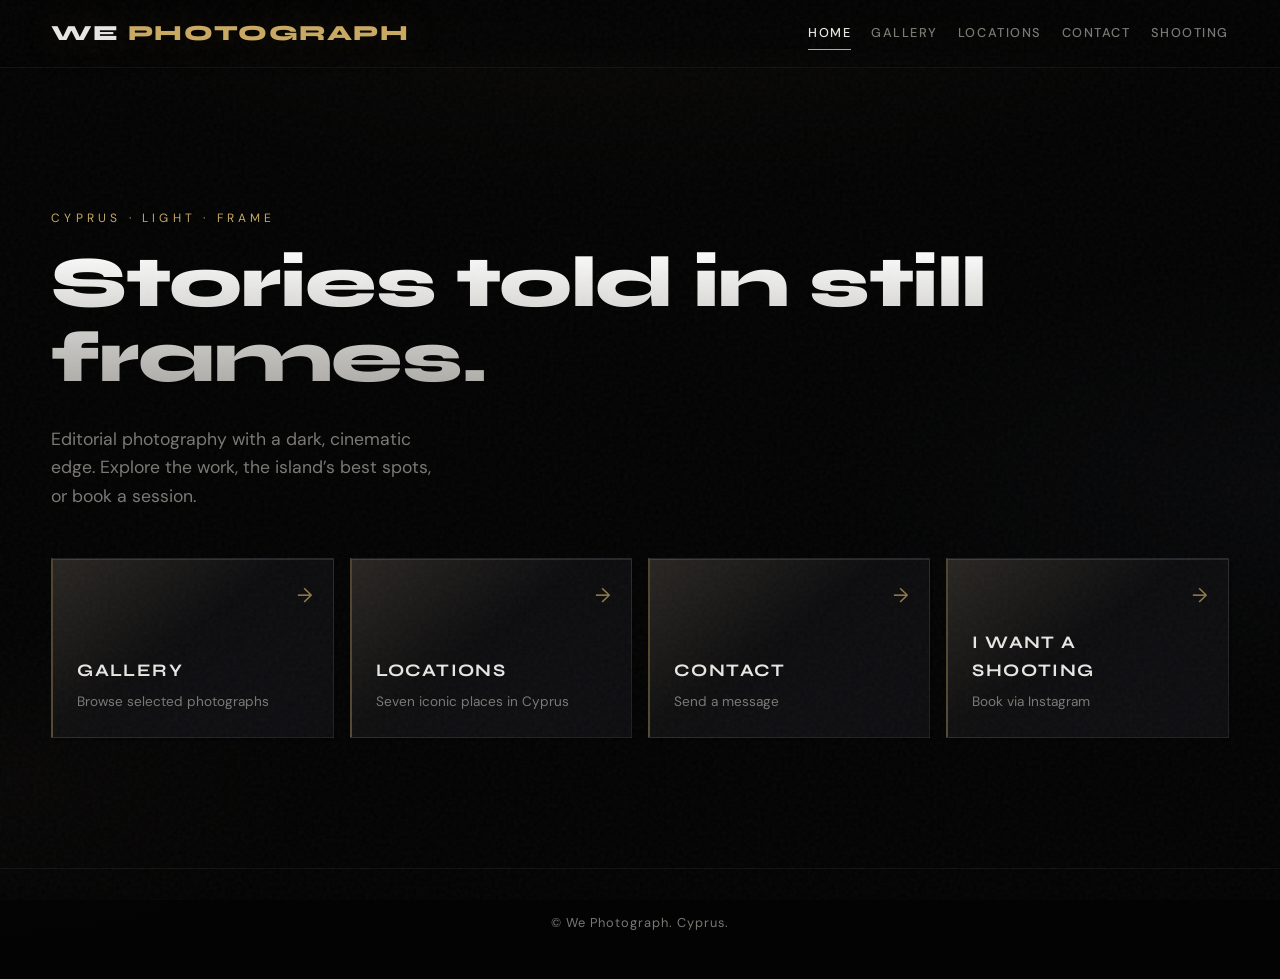
==== index.html @ 690bd16e "first commit" ====
<!DOCTYPE html>
<html lang="en">
  <head>
    <meta charset="UTF-8" />
    <meta name="viewport" content="width=device-width, initial-scale=1.0" />
    <title>We Photograph — Cyprus Photography</title>
    <link rel="preconnect" href="https://fonts.googleapis.com" />
    <link rel="preconnect" href="https://fonts.gstatic.com" crossorigin />
    <link
      href="https://fonts.googleapis.com/css2?family=DM+Sans:ital,opsz,wght@0,9..40,400;0,9..40,500;0,9..40,600;1,9..40,400&family=Syne:wght@600;700;800&display=swap"
      rel="stylesheet"
    />
    <link rel="stylesheet" href="css/style.css" />
  </head>
  <body>
    <header class="site-header">
      <div class="header-inner">
        <a href="index.html" class="logo">We <span>Photograph</span></a>
        <nav class="nav-main" aria-label="Primary">
          <a href="index.html" class="active">Home</a>
          <a href="gallery.html">Gallery</a>
          <a href="locations.html">Locations</a>
          <a href="contact.html">Contact</a>
          <a href="shooting.html">Shooting</a>
        </nav>
      </div>
    </header>

    <main class="wrap hero">
      <p class="hero-tag">Cyprus · light · frame</p>
      <h1>Stories told in still frames.</h1>
      <p class="hero-lead">
        Editorial photography with a dark, cinematic edge. Explore the work,
        the island’s best spots, or book a session.
      </p>

      <nav class="nav-tiles" aria-label="Site sections">
        <a class="nav-tile" href="gallery.html">
          <span class="tile-arrow" aria-hidden="true">→</span>
          <h2>Gallery</h2>
          <p>Browse selected photographs</p>
        </a>
        <a class="nav-tile" href="locations.html">
          <span class="tile-arrow" aria-hidden="true">→</span>
          <h2>Locations</h2>
          <p>Seven iconic places in Cyprus</p>
        </a>
        <a class="nav-tile" href="contact.html">
          <span class="tile-arrow" aria-hidden="true">→</span>
          <h2>Contact</h2>
          <p>Send a message</p>
        </a>
        <a class="nav-tile" href="shooting.html">
          <span class="tile-arrow" aria-hidden="true">→</span>
          <h2>I want a shooting</h2>
          <p>Book via Instagram</p>
        </a>
      </nav>
    </main>

    <footer class="site-footer">
      <p>© We Photograph. Cyprus.</p>
    </footer>
  </body>
</html>
---- css/style.css ----
/* We Photograph — black glossy theme */

:root {
  --bg-deep: #030303;
  --bg-panel: linear-gradient(
    145deg,
    rgba(28, 28, 30, 0.95) 0%,
    rgba(12, 12, 14, 0.98) 45%,
    rgba(22, 22, 26, 0.95) 100%
  );
  --gloss-top: rgba(255, 255, 255, 0.12);
  --gloss-edge: rgba(255, 255, 255, 0.06);
  --accent: #c9a962;
  --accent-dim: #8a7544;
  --text: #e8e6e3;
  --text-muted: #7a7874;
  /* content blocks: square, sharp */
  --radius: 0;
  --font-display: "Syne", system-ui, sans-serif;
  --font-body: "DM Sans", system-ui, sans-serif;
}

*,
*::before,
*::after {
  box-sizing: border-box;
}

html {
  scroll-behavior: smooth;
}

body {
  margin: 0;
  min-height: 100vh;
  display: flex;
  flex-direction: column;
  font-family: var(--font-body);
  font-size: 1rem;
  line-height: 1.6;
  color: var(--text);
  background: var(--bg-deep);
  background-image:
    radial-gradient(ellipse 120% 80% at 50% -20%, rgba(80, 70, 50, 0.15), transparent 50%),
    radial-gradient(ellipse 80% 50% at 100% 50%, rgba(40, 45, 60, 0.12), transparent 45%),
    radial-gradient(ellipse 60% 40% at 0% 80%, rgba(50, 40, 35, 0.1), transparent 40%);
}

/* subtle film grain */
body::before {
  content: "";
  position: fixed;
  inset: 0;
  pointer-events: none;
  opacity: 0.04;
  background-image: url("data:image/svg+xml,%3Csvg viewBox='0 0 256 256' xmlns='http://www.w3.org/2000/svg'%3E%3Cfilter id='n'%3E%3CfeTurbulence type='fractalNoise' baseFrequency='0.9' numOctaves='4' stitchTiles='stitch'/%3E%3C/filter%3E%3Crect width='100%25' height='100%25' filter='url(%23n)'/%3E%3C/svg%3E");
  z-index: 9999;
}

a {
  color: var(--accent);
  text-decoration: none;
  transition: color 0.2s ease, opacity 0.2s ease;
}

a:hover {
  color: #e4d4a8;
}

img {
  max-width: 100%;
  height: auto;
  display: block;
}

/* ——— Layout ——— */
main {
  flex: 1;
}

.wrap {
  width: min(1200px, 92vw);
  margin-inline: auto;
  padding-block: 2rem 4rem;
}

/* ——— Header ——— */
.site-header {
  position: sticky;
  top: 0;
  z-index: 100;
  padding: 1rem 0;
  backdrop-filter: blur(16px);
  background: linear-gradient(
    to bottom,
    rgba(3, 3, 3, 0.92) 0%,
    rgba(3, 3, 3, 0.75) 70%,
    transparent 100%
  );
  border-bottom: 1px solid var(--gloss-edge);
}

.header-inner {
  width: min(1200px, 92vw);
  margin-inline: auto;
  display: flex;
  align-items: center;
  justify-content: space-between;
  gap: 1rem;
}

.logo {
  font-family: var(--font-display);
  font-weight: 800;
  font-size: clamp(1.1rem, 2.5vw, 1.35rem);
  letter-spacing: 0.06em;
  text-transform: uppercase;
  color: var(--text);
  text-shadow: 0 0 40px rgba(201, 169, 98, 0.25);
}

.logo span {
  color: var(--accent);
}

.nav-main {
  display: flex;
  flex-wrap: wrap;
  gap: 0.35rem 1.25rem;
  justify-content: flex-end;
}

.nav-main a {
  font-size: 0.8rem;
  font-weight: 500;
  letter-spacing: 0.12em;
  text-transform: uppercase;
  color: var(--text-muted);
  padding: 0.35rem 0;
  border-bottom: 1px solid transparent;
}

.nav-main a:hover,
.nav-main a.active {
  color: var(--text);
  border-bottom-color: var(--accent);
}

@media (max-width: 640px) {
  .header-inner {
    flex-direction: column;
    align-items: flex-start;
  }
  .nav-main {
    width: 100%;
    justify-content: flex-start;
  }
}

/* ——— Panels (sharp, editorial) ——— */
.panel {
  background: var(--bg-panel);
  border-radius: var(--radius);
  border: 1px solid rgba(255, 255, 255, 0.08);
  box-shadow:
    inset 0 1px 0 var(--gloss-top),
    4px 4px 0 rgba(0, 0, 0, 0.55);
  overflow: hidden;
}

.panel--pad {
  padding: 2rem;
}

/* ——— Hero / home nav ——— */
.hero {
  min-height: calc(100vh - 100px);
  display: flex;
  flex-direction: column;
  justify-content: center;
  padding-block: 3rem;
}

.hero-tag {
  font-size: 0.75rem;
  letter-spacing: 0.35em;
  text-transform: uppercase;
  color: var(--accent);
  margin-bottom: 1rem;
}

.hero h1 {
  font-family: var(--font-display);
  font-weight: 800;
  font-size: clamp(2.5rem, 8vw, 4.5rem);
  line-height: 1.05;
  margin: 0 0 0.75rem;
  letter-spacing: -0.02em;
  background: linear-gradient(180deg, #fff 0%, #a8a6a1 100%);
  -webkit-background-clip: text;
  background-clip: text;
  color: transparent;
}

.hero-lead {
  font-size: 1.1rem;
  color: var(--text-muted);
  max-width: 32ch;
  margin-bottom: 3rem;
}

.nav-tiles {
  display: grid;
  grid-template-columns: repeat(auto-fill, minmax(260px, 1fr));
  gap: 1rem;
}

.nav-tile {
  position: relative;
  display: flex;
  flex-direction: column;
  justify-content: flex-end;
  min-height: 180px;
  padding: 1.5rem;
  border-radius: var(--radius);
  background: var(--bg-panel);
  border: 1px solid rgba(255, 255, 255, 0.08);
  border-left: 2px solid rgba(201, 169, 98, 0.35);
  box-shadow:
    inset 0 1px 0 var(--gloss-top),
    3px 3px 0 rgba(0, 0, 0, 0.4);
  overflow: hidden;
  text-decoration: none;
  color: inherit;
  transition: border-color 0.2s ease, box-shadow 0.2s ease, transform 0.2s ease;
}

.nav-tile::before {
  content: "";
  position: absolute;
  inset: 0;
  background: linear-gradient(
    135deg,
    rgba(201, 169, 98, 0.08) 0%,
    transparent 50%,
    rgba(0, 0, 0, 0.4) 100%
  );
  pointer-events: none;
}

.nav-tile:hover {
  transform: translateY(-2px);
  border-left-color: var(--accent);
  box-shadow:
    inset 0 1px 0 var(--gloss-top),
    5px 5px 0 rgba(0, 0, 0, 0.5);
}

.nav-tile h2 {
  font-family: var(--font-display);
  font-weight: 700;
  font-size: 1.1rem;
  margin: 0 0 0.35rem;
  position: relative;
  z-index: 1;
  letter-spacing: 0.08em;
  text-transform: uppercase;
}

.nav-tile p {
  margin: 0;
  font-size: 0.85rem;
  color: var(--text-muted);
  position: relative;
  z-index: 1;
}

.nav-tile .tile-arrow {
  position: absolute;
  top: 1.25rem;
  right: 1.25rem;
  font-size: 1.25rem;
  color: var(--accent);
  opacity: 0.7;
  z-index: 1;
}

/* ——— Page title ——— */
.page-head {
  margin-bottom: 2.5rem;
}

.page-head h1 {
  font-family: var(--font-display);
  font-weight: 800;
  font-size: clamp(2rem, 5vw, 3rem);
  margin: 0 0 0.5rem;
  letter-spacing: 0.02em;
  text-transform: uppercase;
}

.page-head p {
  margin: 0;
  color: var(--text-muted);
  font-size: 1rem;
}

/* ——— Gallery ——— */
.gallery-grid {
  display: grid;
  grid-template-columns: repeat(auto-fill, minmax(280px, 1fr));
  gap: 4px;
}

.gallery-item {
  border-radius: var(--radius);
  overflow: hidden;
  border: 1px solid rgba(255, 255, 255, 0.08);
  box-shadow: 3px 3px 0 rgba(0, 0, 0, 0.45);
  aspect-ratio: 4 / 3;
  background: #111;
}

.gallery-item__trigger {
  all: unset;
  box-sizing: border-box;
  display: block;
  width: 100%;
  height: 100%;
  cursor: zoom-in;
  line-height: 0;
}

.gallery-item__trigger:focus-visible {
  outline: 2px solid var(--accent);
  outline-offset: 2px;
}

.gallery-item__trigger img {
  width: 100%;
  height: 100%;
  object-fit: cover;
  transition: opacity 0.25s ease;
}

.gallery-item:hover .gallery-item__trigger img {
  opacity: 0.92;
}

/* ——— Gallery lightbox ——— */
.lightbox {
  position: fixed;
  inset: 0;
  z-index: 20000;
  display: flex;
  align-items: center;
  justify-content: center;
  padding: 1rem;
  padding-top: max(1rem, env(safe-area-inset-top));
}

.lightbox[hidden] {
  display: none !important;
}

.lightbox__backdrop {
  position: absolute;
  inset: 0;
  background: rgba(0, 0, 0, 0.92);
  cursor: zoom-out;
  border: none;
  padding: 0;
  margin: 0;
}

.lightbox__frame {
  position: relative;
  z-index: 1;
  max-width: min(96vw, 1600px);
  max-height: min(92vh, 1200px);
  margin: 0;
  border: 1px solid rgba(255, 255, 255, 0.12);
  box-shadow:
    0 0 0 1px rgba(0, 0, 0, 0.5),
    8px 8px 0 rgba(0, 0, 0, 0.55);
}

.lightbox__img {
  display: block;
  max-width: min(96vw, 1600px);
  max-height: min(92vh, 1200px);
  width: auto;
  height: auto;
  object-fit: contain;
}

.lightbox__close {
  position: absolute;
  top: 0;
  right: 0;
  transform: translate(0, -100%);
  margin-bottom: 4px;
  margin-right: 0;
  padding: 0.4rem 0.65rem;
  font-family: var(--font-body);
  font-size: 0.7rem;
  font-weight: 600;
  letter-spacing: 0.15em;
  text-transform: uppercase;
  color: var(--text);
  background: rgba(10, 10, 12, 0.95);
  border: 1px solid rgba(255, 255, 255, 0.15);
  cursor: pointer;
  line-height: 1;
}

.lightbox__close:hover,
.lightbox__close:focus-visible {
  color: var(--accent);
  border-color: var(--accent);
  outline: none;
}

.lightbox__arrow {
  position: absolute;
  z-index: 2;
  top: 50%;
  transform: translateY(-50%);
  display: flex;
  align-items: center;
  justify-content: center;
  min-width: 3rem;
  min-height: 3rem;
  padding: 0.5rem;
  color: var(--text);
  background: rgba(10, 10, 12, 0.85);
  border: 1px solid rgba(255, 255, 255, 0.12);
  cursor: pointer;
  line-height: 0;
  box-shadow: 3px 3px 0 rgba(0, 0, 0, 0.45);
  transition: color 0.15s ease, border-color 0.15s ease, box-shadow 0.15s ease;
}

.lightbox__arrow:hover,
.lightbox__arrow:focus-visible {
  color: var(--accent);
  border-color: var(--accent);
  outline: none;
}

.lightbox__arrow--prev {
  left: max(0.5rem, env(safe-area-inset-left));
}

.lightbox__arrow--next {
  right: max(0.5rem, env(safe-area-inset-right));
}

@media (max-width: 640px) {
  .lightbox__close {
    position: fixed;
    top: max(0.75rem, env(safe-area-inset-top));
    right: max(0.75rem, env(safe-area-inset-right));
    transform: none;
    z-index: 2;
  }

  .lightbox__frame {
    margin-top: 2.5rem;
  }

  .lightbox__arrow--prev {
    left: max(0.35rem, env(safe-area-inset-left));
  }

  .lightbox__arrow--next {
    right: max(0.35rem, env(safe-area-inset-right));
  }

  .lightbox__arrow {
    min-width: 2.75rem;
    min-height: 2.75rem;
  }
}

/* ——— Locations ——— */
.locations-list {
  display: flex;
  flex-direction: column;
  gap: 1.5rem;
}

.location-card {
  display: grid;
  grid-template-columns: minmax(200px, 340px) 1fr;
  gap: 1.5rem;
  align-items: center;
  padding: 1.25rem;
}

@media (max-width: 700px) {
  .location-card {
    grid-template-columns: 1fr;
  }
}

.location-card .thumb {
  border-radius: var(--radius);
  overflow: hidden;
  aspect-ratio: 4 / 3;
  border: 1px solid rgba(255, 255, 255, 0.08);
  box-shadow: 3px 3px 0 rgba(0, 0, 0, 0.4);
}

.location-card .thumb img {
  width: 100%;
  height: 100%;
  object-fit: cover;
}

.location-card h2 {
  font-family: var(--font-display);
  font-weight: 700;
  font-size: 1.2rem;
  margin: 0 0 0.5rem;
  color: var(--text);
  letter-spacing: 0.04em;
  text-transform: uppercase;
}

.location-card p {
  margin: 0;
  color: var(--text-muted);
  font-size: 0.95rem;
  max-width: 52ch;
}

.location-num {
  display: inline-block;
  font-size: 0.7rem;
  letter-spacing: 0.2em;
  text-transform: uppercase;
  color: var(--accent);
  margin-bottom: 0.35rem;
}

/* ——— Contact form ——— */
.form-grid {
  max-width: 520px;
}

.form-group {
  margin-bottom: 1.25rem;
}

.form-group label {
  display: block;
  font-size: 0.75rem;
  letter-spacing: 0.15em;
  text-transform: uppercase;
  color: var(--text-muted);
  margin-bottom: 0.5rem;
}

.form-group input,
.form-group textarea {
  width: 100%;
  padding: 0.85rem 1rem;
  font-family: var(--font-body);
  font-size: 1rem;
  color: var(--text);
  background: rgba(0, 0, 0, 0.45);
  border: 1px solid rgba(255, 255, 255, 0.1);
  border-radius: var(--radius);
  box-shadow: none;
  transition: border-color 0.15s ease;
}

.form-group input:focus,
.form-group textarea:focus {
  outline: none;
  border-color: var(--accent);
  box-shadow: 2px 2px 0 rgba(201, 169, 98, 0.2);
}

.form-group textarea {
  min-height: 140px;
  resize: vertical;
}

.btn {
  display: inline-block;
  font-family: var(--font-body);
  font-size: 0.8rem;
  font-weight: 600;
  letter-spacing: 0.2em;
  text-transform: uppercase;
  padding: 1rem 2rem;
  color: #0a0a0a;
  background: linear-gradient(180deg, #e4d4a8 0%, var(--accent) 45%, var(--accent-dim) 100%);
  border: none;
  border-radius: var(--radius);
  cursor: pointer;
  box-shadow:
    inset 0 1px 0 rgba(255, 255, 255, 0.35),
    4px 4px 0 rgba(0, 0, 0, 0.55);
  transition: transform 0.15s ease, box-shadow 0.15s ease;
}

.btn:hover {
  transform: translate(-1px, -1px);
  box-shadow:
    inset 0 1px 0 rgba(255, 255, 255, 0.4),
    5px 5px 0 rgba(0, 0, 0, 0.55);
}

/* ——— Shooting / Instagram ——— */
.shooting-block {
  text-align: center;
  padding: 4rem 2rem;
  max-width: 480px;
  margin-inline: auto;
}

.shooting-block .ig-icon {
  width: 72px;
  height: 72px;
  margin: 0 auto 1.5rem;
  border-radius: var(--radius);
  background: linear-gradient(
    145deg,
    #f58529,
    #dd2a7b,
    #8134af,
    #515bd4
  );
  display: flex;
  align-items: center;
  justify-content: center;
  box-shadow:
    4px 4px 0 rgba(0, 0, 0, 0.45),
    inset 0 1px 0 rgba(255, 255, 255, 0.25);
}

.shooting-block .ig-icon svg {
  width: 36px;
  height: 36px;
  fill: #fff;
}

.shooting-block h1 {
  font-family: var(--font-display);
  font-weight: 800;
  font-size: clamp(1.75rem, 4vw, 2.25rem);
  margin: 0 0 1rem;
  letter-spacing: 0.04em;
  text-transform: uppercase;
}

.shooting-block p {
  color: var(--text-muted);
  margin: 0 0 2rem;
  font-size: 1.05rem;
}

.shooting-block .btn-ig {
  display: inline-flex;
  align-items: center;
  gap: 0.75rem;
  padding: 1rem 1.75rem;
  font-weight: 600;
  letter-spacing: 0.12em;
  text-transform: uppercase;
  font-size: 0.75rem;
  color: #fff;
  background: linear-gradient(145deg, rgba(40, 40, 44, 0.9), rgba(15, 15, 18, 0.95));
  border: 1px solid rgba(255, 255, 255, 0.1);
  border-radius: var(--radius);
  box-shadow:
    inset 0 1px 0 var(--gloss-top),
    4px 4px 0 rgba(0, 0, 0, 0.45);
  transition: transform 0.15s ease, box-shadow 0.15s ease, border-color 0.15s ease;
}

.shooting-block .btn-ig:hover {
  color: #fff;
  transform: translate(-1px, -1px);
  border-color: rgba(201, 169, 98, 0.35);
  box-shadow:
    inset 0 1px 0 var(--gloss-top),
    5px 5px 0 rgba(0, 0, 0, 0.5);
}

/* ——— Footer ——— */
.site-footer {
  margin-top: auto;
  padding: 2rem 0;
  border-top: 1px solid var(--gloss-edge);
  text-align: center;
  font-size: 0.8rem;
  color: var(--text-muted);
  letter-spacing: 0.08em;
}

.site-footer a {
  color: var(--text-muted);
}

.site-footer a:hover {
  color: var(--accent);
}
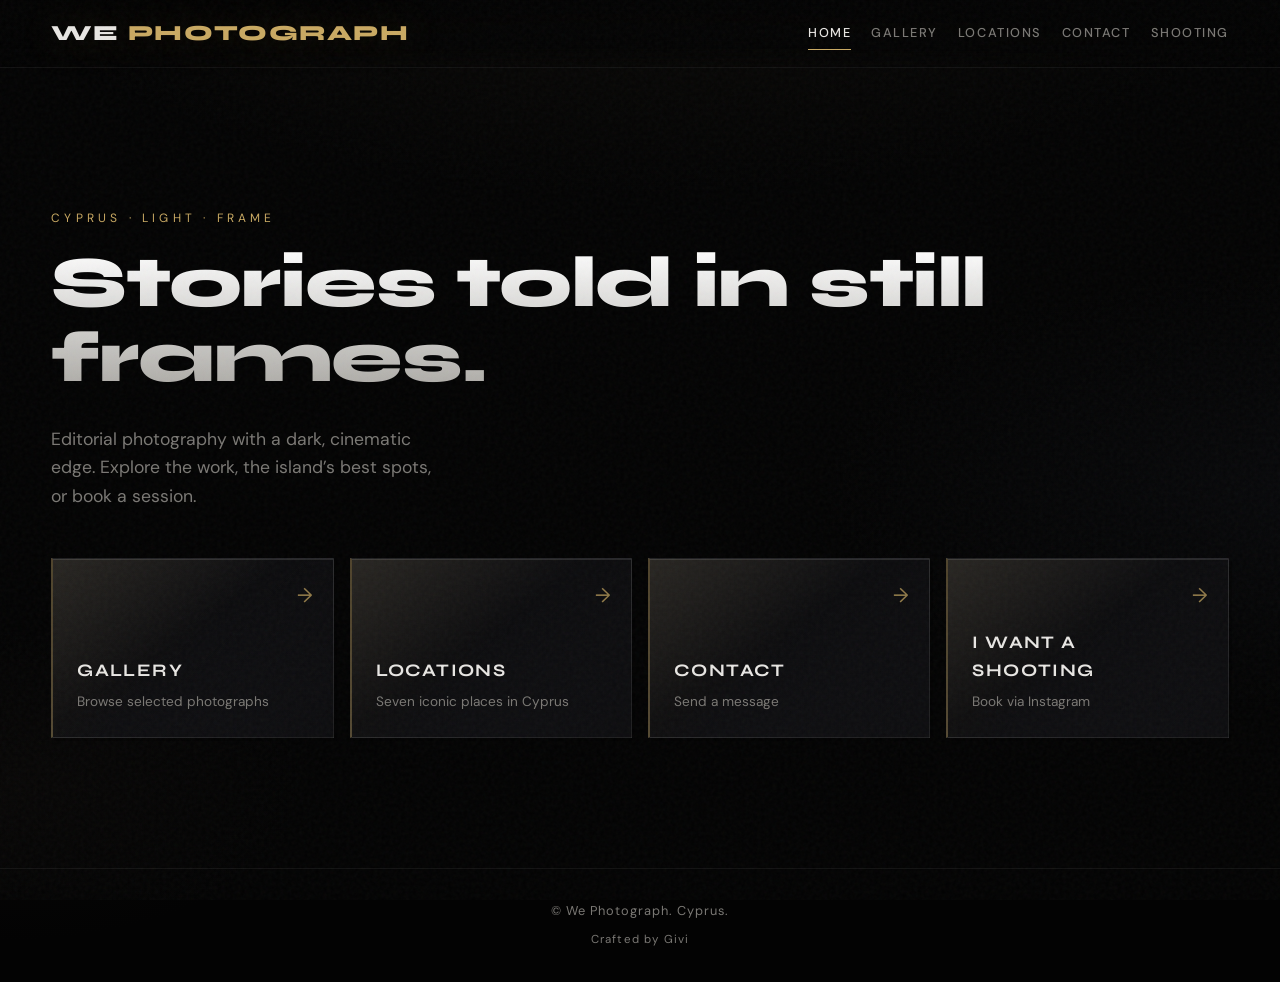
==== commit fa4f5a60: "givi" ====
--- a/index.html
+++ b/index.html
@@ -3,7 +3,71 @@
   <head>
     <meta charset="UTF-8" />
     <meta name="viewport" content="width=device-width, initial-scale=1.0" />
-    <title>We Photograph — Cyprus Photography</title>
+    <meta name="theme-color" content="#030303" />
+    <link rel="alternate" hreflang="en" href="https://we-photograph.com/" />
+    <link rel="alternate" hreflang="x-default" href="https://we-photograph.com/" />
+    <!-- Production: set canonical & OG URLs to your real domain (default: we-photograph.com). -->
+    <title>We Photograph | Photography in Cyprus — Editorial &amp; Location Shoots</title>
+    <meta
+      name="description"
+      content="We Photograph — professional photography in Cyprus. Editorial and portrait work across the island; explore the gallery, top shoot locations, and book sessions in Mediterranean light."
+    />
+    <meta name="robots" content="index, follow" />
+    <meta name="author" content="We Photograph" />
+    <meta name="geo.region" content="CY" />
+    <meta name="geo.placename" content="Cyprus" />
+    <link rel="canonical" href="https://we-photograph.com/" />
+    <meta property="og:type" content="website" />
+    <meta property="og:site_name" content="We Photograph" />
+    <meta property="og:title" content="We Photograph | Photography in Cyprus" />
+    <meta
+      property="og:description"
+      content="Professional photography in Cyprus — editorial work, portraits, and location shoots across the island in Mediterranean light."
+    />
+    <meta property="og:url" content="https://we-photograph.com/" />
+    <meta property="og:locale" content="en_CY" />
+    <meta property="og:image" content="https://we-photograph.com/photoes/1.JPG" />
+    <meta name="twitter:card" content="summary_large_image" />
+    <meta name="twitter:title" content="We Photograph | Photography in Cyprus" />
+    <meta
+      name="twitter:description"
+      content="Professional photography in Cyprus — editorial work, portraits, and location shoots across the island."
+    />
+    <meta name="twitter:image" content="https://we-photograph.com/photoes/1.JPG" />
+    <script type="application/ld+json">
+      {
+        "@context": "https://schema.org",
+        "@graph": [
+          {
+            "@type": "Organization",
+            "@id": "https://we-photograph.com/#organization",
+            "name": "We Photograph",
+            "url": "https://we-photograph.com/",
+            "description": "Photography and editorial image-making across Cyprus for portraits, sessions, and on-location shoots.",
+            "areaServed": { "@type": "Country", "name": "Cyprus" },
+            "sameAs": ["https://www.instagram.com/wephotograph/"]
+          },
+          {
+            "@type": "WebSite",
+            "@id": "https://we-photograph.com/#website",
+            "url": "https://we-photograph.com/",
+            "name": "We Photograph",
+            "description": "Photography in Cyprus — portfolio, location guides, and bookings.",
+            "inLanguage": "en",
+            "publisher": { "@id": "https://we-photograph.com/#organization" }
+          },
+          {
+            "@type": "WebPage",
+            "@id": "https://we-photograph.com/#home",
+            "url": "https://we-photograph.com/",
+            "name": "We Photograph | Photography in Cyprus",
+            "isPartOf": { "@id": "https://we-photograph.com/#website" },
+            "about": { "@type": "Thing", "name": "Photography in Cyprus" },
+            "primaryImageOfPage": { "@type": "ImageObject", "url": "https://we-photograph.com/photoes/1.JPG" }
+          }
+        ]
+      }
+    </script>
     <link rel="preconnect" href="https://fonts.googleapis.com" />
     <link rel="preconnect" href="https://fonts.gstatic.com" crossorigin />
     <link
@@ -60,6 +124,10 @@
 
     <footer class="site-footer">
       <p>© We Photograph. Cyprus.</p>
+      <p class="site-footer__credit">
+        Crafted by
+        <a href="https://givi.studio/" target="_blank" rel="noopener noreferrer">Givi</a>
+      </p>
     </footer>
   </body>
 </html>
--- a/css/style.css
+++ b/css/style.css
@@ -343,6 +343,10 @@
   transition: opacity 0.25s ease;
 }
 
+.gallery-item--top .gallery-item__trigger img {
+  object-position: center top;
+}
+
 .gallery-item:hover .gallery-item__trigger img {
   opacity: 0.92;
 }
@@ -614,6 +618,36 @@
     5px 5px 0 rgba(0, 0, 0, 0.55);
 }
 
+.btn:disabled {
+  opacity: 0.55;
+  cursor: not-allowed;
+  transform: none;
+}
+
+.form-status {
+  display: none;
+  margin-bottom: 1.25rem;
+  padding: 0.85rem 1rem;
+  font-size: 0.9rem;
+  line-height: 1.45;
+  border: 1px solid rgba(255, 255, 255, 0.12);
+  background: rgba(0, 0, 0, 0.35);
+}
+
+.form-status.is-visible {
+  display: block;
+}
+
+.form-status--success {
+  border-color: rgba(201, 169, 98, 0.45);
+  color: var(--text);
+}
+
+.form-status--error {
+  border-color: rgba(200, 90, 90, 0.55);
+  color: #e8c4c4;
+}
+
 /* ——— Shooting / Instagram ——— */
 .shooting-block {
   text-align: center;
@@ -702,6 +736,19 @@
   letter-spacing: 0.08em;
 }
 
+.site-footer p {
+  margin: 0;
+}
+
+.site-footer p + p {
+  margin-top: 0.65rem;
+}
+
+.site-footer__credit {
+  font-size: 0.72rem;
+  letter-spacing: 0.1em;
+}
+
 .site-footer a {
   color: var(--text-muted);
 }
